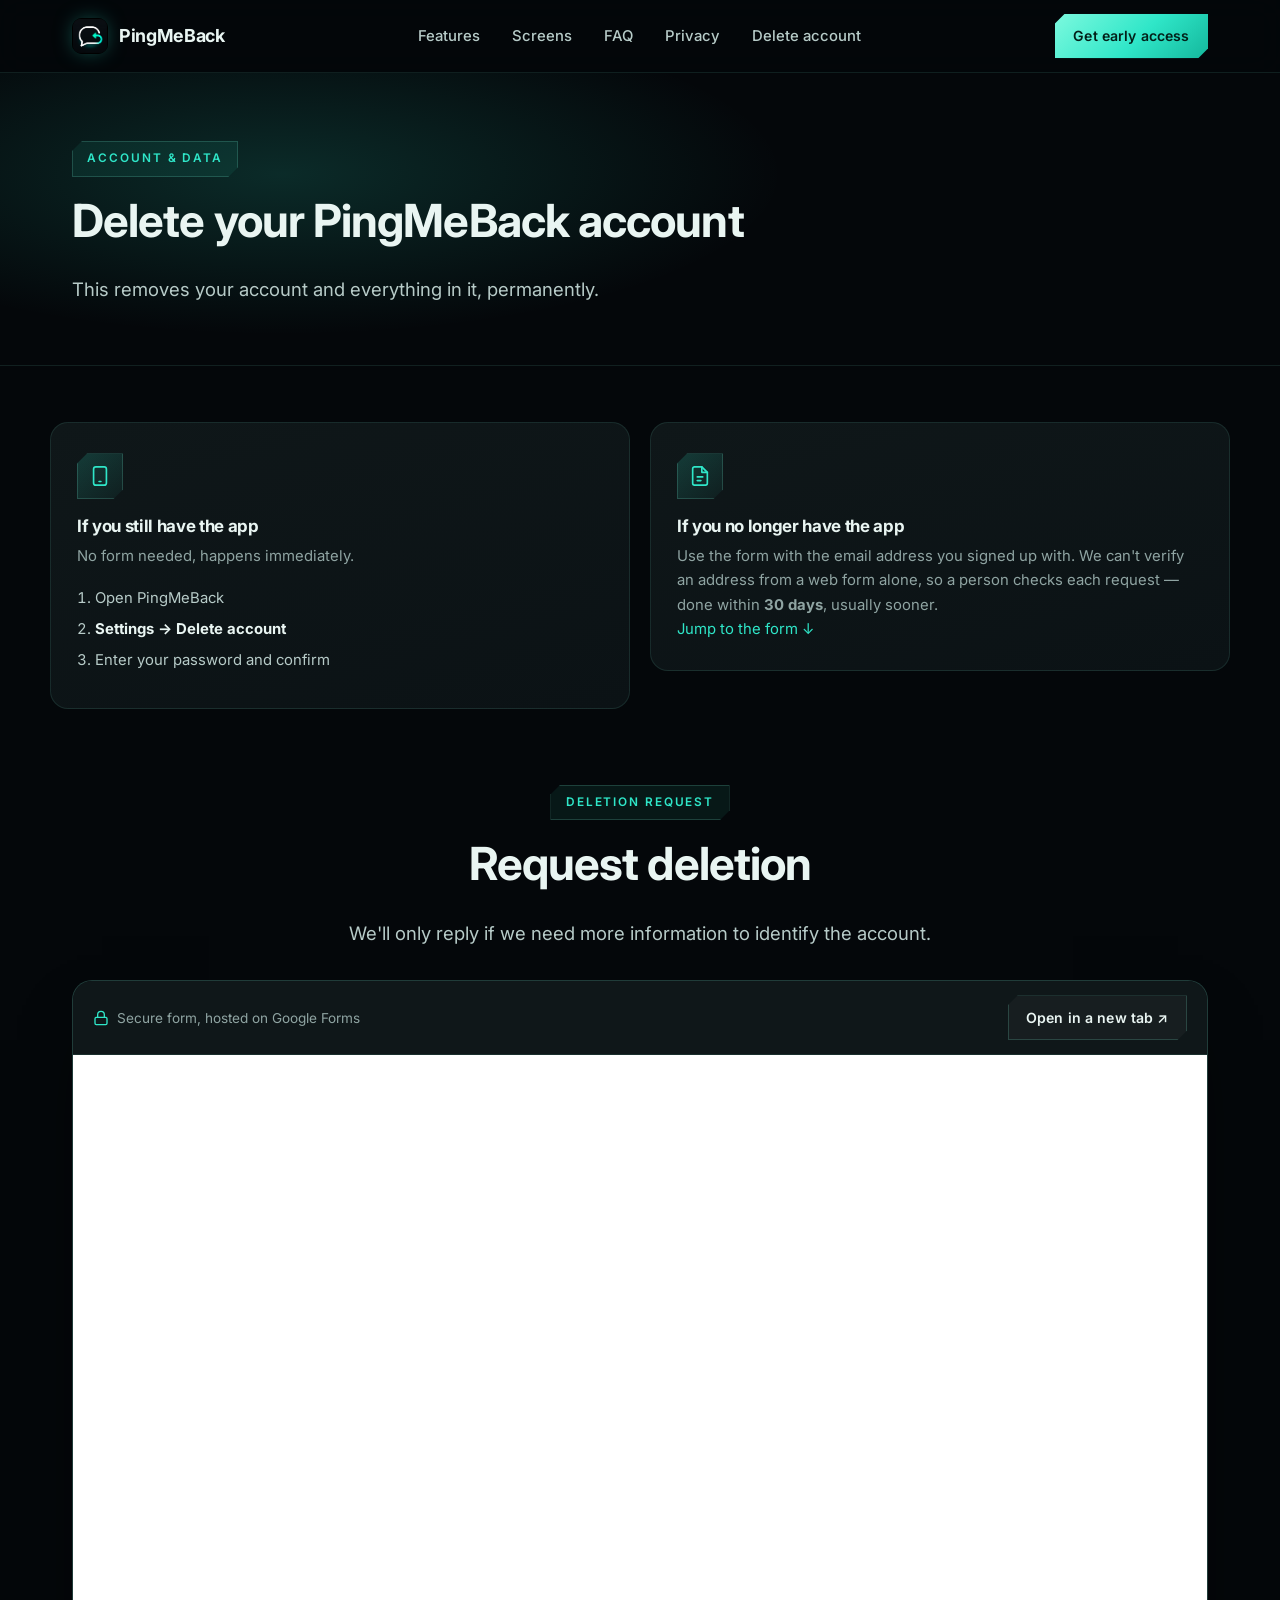
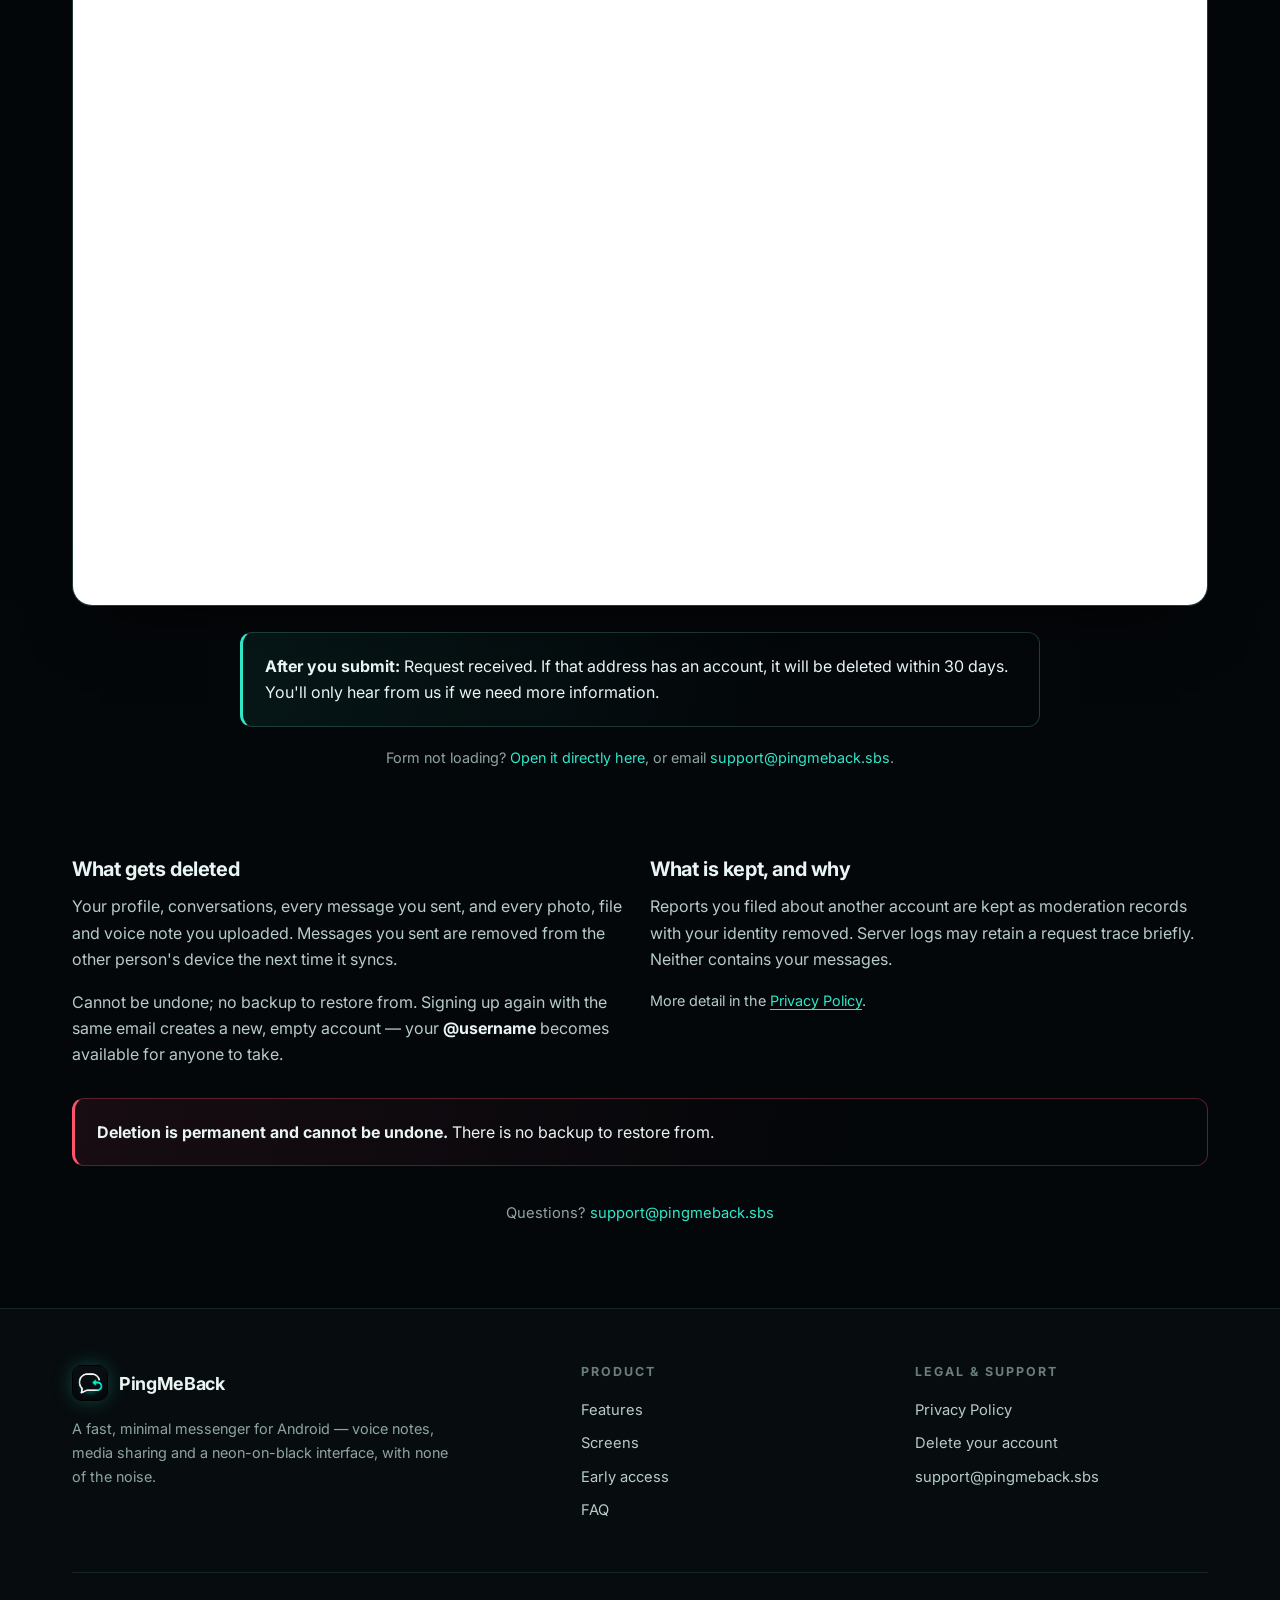
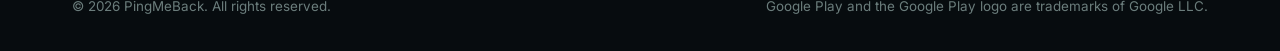
==== delete-account.html @ 42191260 "Website pages published" ====
<!DOCTYPE html>
<html lang="en">
<head>
<meta charset="utf-8">
<meta name="viewport" content="width=device-width, initial-scale=1">
<title>Delete your PingMeBack account</title>
<meta name="description" content="Delete your PingMeBack account and everything in it, permanently — in the app, or by requesting deletion here if you no longer have it installed.">
<meta name="theme-color" content="#04070a">
<link rel="icon" href="assets/logo.png" type="image/png">
<link rel="apple-touch-icon" href="assets/logo.png">
<link rel="preconnect" href="https://fonts.googleapis.com">
<link rel="preconnect" href="https://fonts.gstatic.com" crossorigin>
<link href="https://fonts.googleapis.com/css2?family=Inter:wght@400;500;600;700;800&display=swap" rel="stylesheet">
<link rel="stylesheet" href="styles.css">
</head>
<body>

<header class="nav">
  <div class="wrap nav__in">
    <a class="brand" href="index.html">
      <img src="assets/logo.png" alt="PingMeBack logo">
      <span>PingMeBack</span>
    </a>
    <nav class="nav__links" id="navLinks">
      <a href="index.html#features">Features</a>
      <a href="index.html#screens">Screens</a>
      <a href="index.html#faq">FAQ</a>
      <a href="privacy.html">Privacy</a>
      <a href="delete-account.html">Delete account</a>
    </nav>
    <div class="nav__cta">
      <a class="btn btn--primary btn--sm" href="https://docs.google.com/forms/d/e/1FAIpQLSddCtJkI2fU3N0K5g80t00EVzGH8-jRmo-6OUdHBBDJa1eNFg/viewform?usp=sharing&amp;ouid=109148587220267106349" target="_blank" rel="noopener">Get early access</a>
      <button class="nav__toggle" id="navToggle" aria-label="Toggle menu" aria-expanded="false" aria-controls="navLinks">
        <svg viewBox="0 0 24 24" fill="none" stroke="currentColor" stroke-width="2" stroke-linecap="round"><path d="M3 6h18M3 12h18M3 18h18"/></svg>
      </button>
    </div>
  </div>
</header>

<section class="page-head">
  <div class="wrap">
    <span class="eyebrow">Account &amp; data</span>
    <h1 class="h-lg">Delete your PingMeBack account</h1>
    <p class="lead">This removes your account and everything in it, permanently.</p>
  </div>
</section>

<!-- ============ TWO ROUTES ============ -->
<div class="wrap" style="padding:56px 0 8px">
  <div class="grid grid--2" style="align-items:start">

    <div class="card">
      <div class="card__icon">
        <svg viewBox="0 0 24 24" fill="none" stroke="currentColor" stroke-width="1.8" stroke-linecap="round" stroke-linejoin="round"><rect x="5" y="2" width="14" height="20" rx="2.5"/><path d="M11 18h2"/></svg>
      </div>
      <h3>If you still have the app</h3>
      <p style="margin-bottom:1.1rem">No form needed, happens immediately.</p>
      <ol style="margin:0;padding-left:1.15rem;color:var(--text-2);font-size:.93rem">
        <li>Open PingMeBack</li>
        <li><strong style="color:var(--text)">Settings → Delete account</strong></li>
        <li>Enter your password and confirm</li>
      </ol>
    </div>

    <div class="card">
      <div class="card__icon">
        <svg viewBox="0 0 24 24" fill="none" stroke="currentColor" stroke-width="1.8" stroke-linecap="round" stroke-linejoin="round"><path d="M14 2H6a2 2 0 0 0-2 2v16a2 2 0 0 0 2 2h12a2 2 0 0 0 2-2V8z"/><path d="M14 2v6h6M9 13h6M9 17h4"/></svg>
      </div>
      <h3>If you no longer have the app</h3>
      <p>Use the form with the email address you signed up with. We can't verify an address from a web form alone, so a person checks each request — done within <strong>30 days</strong>, usually sooner.</p>
      <p style="margin-bottom:0"><a href="#form">Jump to the form ↓</a></p>
    </div>

  </div>
</div>

<!-- ============ EMBEDDED FORM ============ -->
<section class="section section--tight" id="form">
  <div class="wrap">
    <div class="center" style="max-width:660px;margin-inline:auto;margin-bottom:32px">
      <span class="eyebrow">Deletion request</span>
      <h2 class="h-lg">Request deletion</h2>
      <p class="lead center">We'll only reply if we need more information to identify the account.</p>
    </div>

    <div class="embed">
      <div class="embed__bar">
        <span>
          <svg viewBox="0 0 24 24" fill="none" stroke="currentColor" stroke-width="2" stroke-linecap="round" stroke-linejoin="round"><rect x="3" y="11" width="18" height="11" rx="2"/><path d="M7 11V7a5 5 0 0 1 10 0v4"/></svg>
          Secure form, hosted on Google Forms
        </span>
        <a class="btn btn--ghost btn--sm" href="https://forms.gle/1EjbW9k96tncu4DJ7" target="_blank" rel="noopener">Open in a new tab ↗</a>
      </div>
      <iframe
        src="https://docs.google.com/forms/d/e/1FAIpQLSfbiu-aOuBUund2NU43a9QBsDhfrZYjjulZ-0FoLhD-ruQPDw/viewform?embedded=true"
        title="PingMeBack account deletion request form"
        loading="lazy">
        Loading the deletion request form…
      </iframe>
    </div>

    <div class="callout" style="max-width:800px;margin:1.6rem auto 0">
      <p><strong>After you submit:</strong> Request received. If that address has an account, it will be deleted within 30 days. You'll only hear from us if we need more information.</p>
    </div>

    <p class="muted center" style="margin-top:1.2rem;font-size:.9rem">
      Form not loading? <a href="https://forms.gle/1EjbW9k96tncu4DJ7" target="_blank" rel="noopener">Open it directly here</a>,
      or email <a href="mailto:support@pingmeback.sbs">support@pingmeback.sbs</a>.
    </p>
  </div>
</section>

<!-- ============ WHAT GETS DELETED / KEPT ============ -->
<section class="section section--tight" style="padding-top:0">
  <div class="wrap">
    <div class="grid grid--2" style="align-items:start">

      <div class="prose" style="max-width:none">
        <h2 style="font-size:1.25rem;margin-top:0">What gets deleted</h2>
        <p>Your profile, conversations, every message you sent, and every photo, file and voice note you uploaded. Messages you sent are removed from the other person's device the next time it syncs.</p>
        <p>Cannot be undone; no backup to restore from. Signing up again with the same email creates a new, empty account — your <strong>@username</strong> becomes available for anyone to take.</p>
      </div>

      <div class="prose" style="max-width:none">
        <h2 style="font-size:1.25rem;margin-top:0">What is kept, and why</h2>
        <p>Reports you filed about another account are kept as moderation records with your identity removed. Server logs may retain a request trace briefly. Neither contains your messages.</p>
        <p class="muted" style="font-size:.9rem">More detail in the <a href="privacy.html">Privacy Policy</a>.</p>
      </div>

    </div>

    <div class="callout callout--danger" style="margin-top:14px">
      <p><strong>Deletion is permanent and cannot be undone.</strong> There is no backup to restore from.</p>
    </div>

    <p class="center muted" style="margin-top:2.2rem;font-size:.92rem">
      Questions? <a href="mailto:support@pingmeback.sbs">support@pingmeback.sbs</a>
    </p>
  </div>
</section>

<footer class="footer">
  <div class="wrap">
    <div class="footer__grid">
      <div>
        <a class="brand" href="index.html" style="margin-bottom:1rem">
          <img src="assets/logo.png" alt="PingMeBack logo">
          <span>PingMeBack</span>
        </a>
        <p>A fast, minimal messenger for Android — voice notes, media sharing and a neon-on-black interface, with none of the noise.</p>
      </div>
      <div>
        <h4>Product</h4>
        <ul>
          <li><a href="index.html#features">Features</a></li>
          <li><a href="index.html#screens">Screens</a></li>
          <li><a href="index.html#access">Early access</a></li>
          <li><a href="index.html#faq">FAQ</a></li>
        </ul>
      </div>
      <div>
        <h4>Legal &amp; support</h4>
        <ul>
          <li><a href="privacy.html">Privacy Policy</a></li>
          <li><a href="delete-account.html">Delete your account</a></li>
          <li><a href="mailto:support@pingmeback.sbs">support@pingmeback.sbs</a></li>
        </ul>
      </div>
    </div>
    <div class="footer__bottom">
      <span>© <span id="yr">2026</span> PingMeBack. All rights reserved.</span>
      <span>Google Play and the Google Play logo are trademarks of Google LLC.</span>
    </div>
  </div>
</footer>

<script>
  document.getElementById('yr').textContent = new Date().getFullYear();
  var t = document.getElementById('navToggle'), l = document.getElementById('navLinks');
  t.addEventListener('click', function () { t.setAttribute('aria-expanded', l.classList.toggle('open')); });
</script>
</body>
</html>
---- styles.css ----
/* ==========================================================================
   PingMeBack — shared stylesheet
   Palette sampled from the app logo + "Walker" neon-on-black theme.
   ========================================================================== */

:root {
  --bg:            #04070a;
  --bg-2:          #070c0f;
  --surface:       #0b1215;
  --surface-2:     #0f1719;
  --surface-3:     #131e21;

  --line:          rgba(126, 249, 222, .10);
  --line-2:        rgba(126, 249, 222, .18);
  --line-strong:   rgba(47, 230, 200, .42);

  --accent:        #2fe6c8;
  --accent-2:      #7cf9de;
  --accent-3:      #14b89c;
  --accent-deep:   #0a5f52;
  --danger:        #ff5470;

  --text:          #e9f5f2;
  --text-2:        #b7cbc8;
  --muted:         #8fa4a2;
  --muted-2:       #6b7d7c;

  --glow:          0 0 60px -18px rgba(47, 230, 200, .55);
  --shadow:        0 30px 70px -30px rgba(0, 0, 0, .95);

  --cut:           polygon(16px 0, 100% 0, 100% calc(100% - 16px), calc(100% - 16px) 100%, 0 100%, 0 16px);
  --cut-sm:        polygon(10px 0, 100% 0, 100% calc(100% - 10px), calc(100% - 10px) 100%, 0 100%, 0 10px);

  --maxw:          1180px;
  --font:          "Inter", -apple-system, BlinkMacSystemFont, "Segoe UI", Roboto, Helvetica, Arial, sans-serif;
}

/* ---------- reset ---------- */
*, *::before, *::after { box-sizing: border-box; }
html { -webkit-text-size-adjust: 100%; scroll-behavior: smooth; }
body {
  margin: 0;
  background: var(--bg);
  color: var(--text);
  font-family: var(--font);
  font-size: 16px;
  line-height: 1.65;
  -webkit-font-smoothing: antialiased;
  overflow-x: hidden;
}
img { max-width: 100%; display: block; }
a { color: var(--accent); text-decoration: none; }
a:hover { color: var(--accent-2); }
h1, h2, h3, h4 { line-height: 1.15; margin: 0 0 .6em; letter-spacing: -.02em; font-weight: 700; }
p { margin: 0 0 1em; }
ul { margin: 0 0 1em; padding-left: 1.15rem; }
li { margin-bottom: .45em; }
:focus-visible { outline: 2px solid var(--accent); outline-offset: 3px; border-radius: 4px; }

/* ---------- layout ---------- */
.wrap { width: 100%; max-width: var(--maxw); margin-inline: auto; padding-inline: 22px; }
.section { padding: 96px 0; position: relative; }
.section--tight { padding: 68px 0; }
.center { text-align: center; }

.eyebrow {
  display: inline-flex; align-items: center; gap: .55rem;
  font-size: .74rem; font-weight: 600; letter-spacing: .16em; text-transform: uppercase;
  color: var(--accent); background: rgba(47, 230, 200, .07);
  border: 1px solid var(--line-2); clip-path: var(--cut-sm);
  padding: .45rem .9rem; margin-bottom: 1.1rem;
}
.eyebrow .dot {
  width: 6px; height: 6px; background: var(--accent); border-radius: 50%;
  box-shadow: 0 0 10px var(--accent); animation: pulse 2.4s ease-in-out infinite;
}
@keyframes pulse { 0%,100% { opacity: 1; transform: scale(1); } 50% { opacity: .4; transform: scale(.75); } }

.h-xl { font-size: clamp(2.4rem, 6.2vw, 4.35rem); }
.h-lg { font-size: clamp(1.9rem, 4.2vw, 2.85rem); }
.h-md { font-size: clamp(1.25rem, 2.4vw, 1.5rem); }
.lead { font-size: clamp(1.02rem, 1.6vw, 1.16rem); color: var(--text-2); max-width: 60ch; }
.lead.center { margin-inline: auto; }
.muted { color: var(--muted); }
.grad {
  background: linear-gradient(105deg, var(--accent-2) 0%, var(--accent) 45%, #58d9ff 100%);
  -webkit-background-clip: text; background-clip: text; color: transparent;
}

/* ---------- buttons ---------- */
.btn {
  display: inline-flex; align-items: center; justify-content: center; gap: .6rem;
  font-weight: 600; font-size: .97rem; letter-spacing: .01em;
  padding: .95rem 1.6rem; border: 0; cursor: pointer;
  clip-path: var(--cut-sm);
  transition: transform .18s ease, box-shadow .25s ease, background .25s ease;
}
.btn--primary {
  background: linear-gradient(135deg, var(--accent-2), var(--accent) 55%, var(--accent-3));
  color: #032019; box-shadow: 0 12px 40px -14px rgba(47, 230, 200, .75);
}
.btn--primary:hover { color: #032019; transform: translateY(-2px); box-shadow: 0 18px 46px -12px rgba(47, 230, 200, .95); }
.btn--ghost { background: rgba(255, 255, 255, .03); color: var(--text); box-shadow: inset 0 0 0 1px var(--line-2); }
.btn--ghost:hover { color: var(--text); background: rgba(47, 230, 200, .08); box-shadow: inset 0 0 0 1px var(--line-strong); transform: translateY(-2px); }
.btn--sm { padding: .68rem 1.15rem; font-size: .88rem; }

/* Google Play style badge */
.play-badge {
  display: inline-flex; align-items: center; gap: .85rem;
  padding: .7rem 1.35rem .7rem 1.15rem;
  background: linear-gradient(160deg, #101a1d, #070d0f);
  box-shadow: inset 0 0 0 1px var(--line-strong), 0 16px 44px -22px rgba(47, 230, 200, .8);
  clip-path: var(--cut-sm); color: var(--text);
  transition: transform .18s ease, box-shadow .25s ease;
}
.play-badge:hover { color: var(--text); transform: translateY(-2px); box-shadow: inset 0 0 0 1px var(--accent), 0 20px 48px -20px rgba(47, 230, 200, .95); }
.play-badge svg { width: 30px; height: 30px; flex: none; }
.play-badge .pb-txt { display: flex; flex-direction: column; line-height: 1.2; text-align: left; }
.play-badge .pb-top { font-size: .64rem; letter-spacing: .18em; text-transform: uppercase; color: var(--muted); }
.play-badge .pb-main { font-size: 1.12rem; font-weight: 700; letter-spacing: -.01em; }

.btn-row { display: flex; flex-wrap: wrap; gap: 1rem; align-items: center; }
.btn-row.center { justify-content: center; }

/* ---------- nav ---------- */
.nav {
  position: sticky; top: 0; z-index: 60;
  background: rgba(4, 7, 10, .72);
  backdrop-filter: blur(14px); -webkit-backdrop-filter: blur(14px);
  border-bottom: 1px solid var(--line);
}
.nav__in { display: flex; align-items: center; justify-content: space-between; height: 72px; }
.brand { display: flex; align-items: center; gap: .7rem; color: var(--text); font-weight: 700; letter-spacing: -.02em; font-size: 1.12rem; }
.brand:hover { color: var(--text); }
.brand img { width: 36px; height: 36px; border-radius: 10px; box-shadow: 0 0 22px -6px rgba(47, 230, 200, .6); }
.nav__links { display: flex; align-items: center; gap: 2rem; }
.nav__links a { color: var(--text-2); font-size: .93rem; font-weight: 500; }
.nav__links a:hover { color: var(--accent); }
.nav__cta { display: flex; align-items: center; gap: 1rem; }
.nav__toggle { display: none; background: none; border: 0; color: var(--text); padding: .4rem; cursor: pointer; }
.nav__toggle svg { width: 26px; height: 26px; }

@media (max-width: 900px) {
  .nav__links {
    position: absolute; top: 72px; left: 0; right: 0;
    flex-direction: column; align-items: flex-start; gap: 0;
    background: var(--bg-2); border-bottom: 1px solid var(--line);
    padding: .5rem 22px 1.1rem; display: none;
  }
  .nav__links.open { display: flex; }
  .nav__links a { padding: .8rem 0; width: 100%; border-bottom: 1px solid var(--line); }
  .nav__toggle { display: block; }
  .nav__cta .btn { display: none; }
}

/* ---------- hero ---------- */
.hero { position: relative; padding: 84px 0 40px; overflow: hidden; }
.hero::before {
  content: ""; position: absolute; inset: -30% -10% auto -10%; height: 780px; pointer-events: none;
  background:
    radial-gradient(46% 46% at 22% 30%, rgba(47, 230, 200, .17), transparent 68%),
    radial-gradient(40% 40% at 82% 12%, rgba(60, 170, 255, .12), transparent 70%);
  filter: blur(6px);
}
.hero::after {
  content: ""; position: absolute; inset: 0; pointer-events: none; opacity: .35;
  background-image:
    linear-gradient(rgba(126, 249, 222, .045) 1px, transparent 1px),
    linear-gradient(90deg, rgba(126, 249, 222, .045) 1px, transparent 1px);
  background-size: 62px 62px;
  mask-image: radial-gradient(70% 60% at 50% 20%, #000 20%, transparent 78%);
  -webkit-mask-image: radial-gradient(70% 60% at 50% 20%, #000 20%, transparent 78%);
}
.hero__in { position: relative; z-index: 2; display: grid; grid-template-columns: 1.02fr .98fr; gap: 40px; align-items: center; }
.hero h1 { margin-bottom: .35em; }
.hero .lead { margin-bottom: 1.9rem; }
.hero__note { font-size: .85rem; color: var(--muted-2); margin-top: 1.2rem; }

.trust { display: flex; flex-wrap: wrap; gap: 1.5rem 2.2rem; margin-top: 2.6rem; padding-top: 1.8rem; border-top: 1px solid var(--line); }
.trust div { display: flex; align-items: center; gap: .55rem; font-size: .87rem; color: var(--muted); }
.trust svg { width: 17px; height: 17px; color: var(--accent); flex: none; }

/* hero phone cluster */
.cluster { position: relative; display: flex; justify-content: center; align-items: flex-end; min-height: 560px; }
.cluster .shot { position: absolute; }
.cluster .shot--main { position: relative; width: 60%; z-index: 3; animation: float 7s ease-in-out infinite; }
.cluster .shot--left  { width: 45%; left: -4%;  bottom: 8%;  z-index: 2; opacity: .82; transform: rotate(-7deg); animation: float 8.5s ease-in-out infinite .6s; }
.cluster .shot--right { width: 45%; right: -4%; bottom: 14%; z-index: 2; opacity: .82; transform: rotate(7deg);  animation: float 9.5s ease-in-out infinite 1.2s; }
@keyframes float { 0%,100% { translate: 0 0; } 50% { translate: 0 -14px; } }
@media (prefers-reduced-motion: reduce) { .cluster .shot { animation: none !important; } }

.shot {
  border-radius: 34px;
  box-shadow: var(--shadow), 0 0 0 1px rgba(126, 249, 222, .13), var(--glow);
  overflow: hidden;
}
.shot img { border-radius: 34px; }

@media (max-width: 980px) {
  .hero__in { grid-template-columns: 1fr; gap: 10px; }
  .cluster { min-height: 480px; margin-top: 26px; }
  .cluster .shot--main { width: 52%; }
  .cluster .shot--left, .cluster .shot--right { width: 40%; }
}
@media (max-width: 560px) {
  .cluster { min-height: 430px; }
  .cluster .shot--main { width: 62%; }
  .cluster .shot--left  { left: -8%; width: 44%; }
  .cluster .shot--right { right: -8%; width: 44%; }
}

/* ---------- marquee strip ---------- */
.strip { border-block: 1px solid var(--line); background: linear-gradient(180deg, rgba(47, 230, 200, .03), transparent); padding: 18px 0; overflow: hidden; }
.strip__track { display: flex; gap: 3.5rem; white-space: nowrap; animation: slide 26s linear infinite; width: max-content; }
.strip__track span { font-size: .8rem; letter-spacing: .2em; text-transform: uppercase; color: var(--muted-2); display: inline-flex; align-items: center; gap: 3.5rem; }
.strip__track span::after { content: "◆"; color: var(--accent); font-size: .6rem; opacity: .7; }
@keyframes slide { to { transform: translateX(-50%); } }

/* ---------- feature grid ---------- */
.grid { display: grid; gap: 20px; }
.grid--3 { grid-template-columns: repeat(3, 1fr); }
.grid--2 { grid-template-columns: repeat(2, 1fr); }
@media (max-width: 900px) { .grid--3 { grid-template-columns: repeat(2, 1fr); } }
@media (max-width: 620px) { .grid--3, .grid--2 { grid-template-columns: 1fr; } }

.card {
  position: relative; padding: 30px 26px 28px;
  background: linear-gradient(165deg, var(--surface-2), var(--surface));
  border: 1px solid var(--line); border-radius: 18px;
  transition: border-color .25s ease, transform .25s ease, box-shadow .25s ease;
}
.card::after {
  content: ""; position: absolute; inset: 0; border-radius: 18px; pointer-events: none;
  background: radial-gradient(120% 90% at 0% 0%, rgba(47, 230, 200, .09), transparent 55%);
  opacity: 0; transition: opacity .25s ease;
}
.card:hover { transform: translateY(-4px); border-color: var(--line-strong); box-shadow: 0 24px 50px -32px rgba(47, 230, 200, .6); }
.card:hover::after { opacity: 1; }
.card h3 { font-size: 1.06rem; margin-bottom: .45rem; }
.card p { color: var(--muted); font-size: .93rem; margin: 0; }
.card__icon {
  width: 46px; height: 46px; display: grid; place-items: center; margin-bottom: 1.1rem;
  background: linear-gradient(140deg, rgba(47, 230, 200, .18), rgba(47, 230, 200, .04));
  clip-path: var(--cut-sm); box-shadow: inset 0 0 0 1px var(--line-2);
}
.card__icon svg { width: 22px; height: 22px; color: var(--accent); }

/* ---------- showcase rows ---------- */
.show { display: grid; grid-template-columns: 1fr 1fr; gap: 64px; align-items: center; padding: 62px 0; }
.show + .show { border-top: 1px solid var(--line); }
.show__media { display: flex; justify-content: center; gap: 20px; position: relative; }
.show__media .shot { width: 62%; max-width: 300px; }
.show__media .shot--pair { width: 52%; max-width: 250px; }
.show--rev .show__text { order: 2; }
.show--rev .show__media { order: 1; }
.show ul { list-style: none; padding: 0; margin-top: 1.4rem; }
.show li { display: flex; gap: .7rem; align-items: flex-start; color: var(--text-2); font-size: .95rem; margin-bottom: .8rem; }
.show li svg { width: 18px; height: 18px; color: var(--accent); flex: none; margin-top: .28rem; }
@media (max-width: 900px) {
  .show { grid-template-columns: 1fr; gap: 34px; padding: 46px 0; }
  .show--rev .show__text, .show--rev .show__media { order: unset; }
  .show__media .shot { width: 55%; }
}

/* ---------- gallery ---------- */
.gallery { display: flex; gap: 20px; overflow-x: auto; padding: 8px 22px 26px; scroll-snap-type: x mandatory; scrollbar-width: thin; scrollbar-color: var(--accent-deep) transparent; }
.gallery::-webkit-scrollbar { height: 6px; }
.gallery::-webkit-scrollbar-track { background: var(--surface); border-radius: 99px; }
.gallery::-webkit-scrollbar-thumb { background: var(--accent-deep); border-radius: 99px; }
.gallery figure { margin: 0; flex: 0 0 230px; scroll-snap-align: center; }
.gallery .shot { border-radius: 26px; }
.gallery .shot img { border-radius: 26px; }
.gallery figcaption { margin-top: .9rem; text-align: center; font-size: .82rem; color: var(--muted); letter-spacing: .04em; }

/* ---------- steps ---------- */
.steps { display: grid; grid-template-columns: repeat(3, 1fr); gap: 20px; margin-top: 2.6rem; counter-reset: s; }
@media (max-width: 780px) { .steps { grid-template-columns: 1fr; } }
.step { position: relative; padding: 26px 24px; background: var(--surface); border: 1px solid var(--line); border-radius: 16px; text-align: left; }
.step__n {
  display: inline-grid; place-items: center; width: 34px; height: 34px; margin-bottom: .9rem;
  background: rgba(47, 230, 200, .12); color: var(--accent); font-weight: 700; font-size: .92rem;
  clip-path: var(--cut-sm); box-shadow: inset 0 0 0 1px var(--line-2);
}
.step h3 { font-size: 1rem; margin-bottom: .35rem; }
.step p { color: var(--muted); font-size: .9rem; margin: 0; }

/* ---------- CTA band ---------- */
.cta {
  position: relative; overflow: hidden; border-radius: 24px; padding: 68px 40px;
  background: linear-gradient(150deg, #0a1a19, #06100f 60%, #050a0c);
  border: 1px solid var(--line-2); text-align: center;
}
.cta::before {
  content: ""; position: absolute; inset: auto -20% -60% -20%; height: 340px;
  background: radial-gradient(50% 60% at 50% 100%, rgba(47, 230, 200, .3), transparent 70%);
  pointer-events: none;
}
.cta > * { position: relative; z-index: 2; }
@media (max-width: 620px) { .cta { padding: 48px 22px; } }

/* ---------- FAQ ---------- */
.faq { max-width: 800px; margin-inline: auto; }
.faq details { border: 1px solid var(--line); border-radius: 14px; background: var(--surface); margin-bottom: 12px; transition: border-color .2s ease; }
.faq details[open] { border-color: var(--line-strong); }
.faq summary {
  cursor: pointer; list-style: none; padding: 20px 24px; font-weight: 600; font-size: 1rem;
  display: flex; align-items: center; justify-content: space-between; gap: 1rem;
}
.faq summary::-webkit-details-marker { display: none; }
.faq summary::after { content: "+"; color: var(--accent); font-size: 1.4rem; font-weight: 400; line-height: 1; transition: transform .2s ease; }
.faq details[open] summary::after { transform: rotate(45deg); }
.faq p { padding: 0 24px 20px; margin: 0; color: var(--muted); font-size: .94rem; }

/* ---------- footer ---------- */
.footer { border-top: 1px solid var(--line); background: var(--bg-2); padding: 56px 0 34px; }
.footer__grid { display: grid; grid-template-columns: 1.6fr 1fr 1fr; gap: 40px; }
@media (max-width: 760px) { .footer__grid { grid-template-columns: 1fr; gap: 28px; } }
.footer p { color: var(--muted); font-size: .9rem; max-width: 42ch; }
.footer h4 { font-size: .78rem; letter-spacing: .16em; text-transform: uppercase; color: var(--muted-2); margin-bottom: 1rem; }
.footer ul { list-style: none; padding: 0; margin: 0; }
.footer ul a { color: var(--text-2); font-size: .92rem; }
.footer ul a:hover { color: var(--accent); }
.footer__bottom { margin-top: 42px; padding-top: 22px; border-top: 1px solid var(--line); display: flex; flex-wrap: wrap; gap: 12px; justify-content: space-between; font-size: .84rem; color: var(--muted-2); }

/* ---------- legal / doc pages ---------- */
.page-head { position: relative; padding: 68px 0 42px; border-bottom: 1px solid var(--line); overflow: hidden; }
.page-head::before {
  content: ""; position: absolute; inset: -60% -20% auto -20%; height: 460px; pointer-events: none;
  background: radial-gradient(40% 50% at 30% 60%, rgba(47, 230, 200, .16), transparent 70%);
}
.page-head > * { position: relative; z-index: 2; }
.page-head .updated { font-size: .87rem; color: var(--muted-2); }

.doc { display: grid; grid-template-columns: 250px 1fr; gap: 56px; padding: 56px 0 90px; align-items: start; }
@media (max-width: 900px) { .doc { grid-template-columns: 1fr; gap: 26px; } .toc { position: static !important; } }
.toc { position: sticky; top: 96px; border: 1px solid var(--line); border-radius: 16px; background: var(--surface); padding: 22px 20px; }
.toc h4 { font-size: .74rem; letter-spacing: .16em; text-transform: uppercase; color: var(--muted-2); margin-bottom: .9rem; }
.toc ol { margin: 0; padding-left: 1.1rem; }
.toc li { margin-bottom: .5rem; }
.toc a { color: var(--text-2); font-size: .88rem; }
.toc a:hover { color: var(--accent); }

.prose { max-width: 76ch; }
.prose h2 { font-size: 1.42rem; margin-top: 2.6rem; padding-top: .4rem; scroll-margin-top: 92px; }
.prose h2:first-of-type { margin-top: 0; }
.prose h3 { font-size: 1.06rem; margin-top: 1.7rem; color: var(--text); }
.prose p, .prose li { color: var(--text-2); }
.prose strong { color: var(--text); }
.prose a { text-decoration: underline; text-underline-offset: 3px; }
.prose hr { border: 0; border-top: 1px solid var(--line); margin: 2.6rem 0; }

.callout {
  border: 1px solid var(--line-2); border-left: 3px solid var(--accent);
  background: linear-gradient(100deg, rgba(47, 230, 200, .07), transparent 70%);
  border-radius: 12px; padding: 20px 22px; margin: 1.6rem 0;
}
.callout p:last-child { margin-bottom: 0; }
.callout--danger { border-color: rgba(255, 84, 112, .3); border-left-color: var(--danger); background: linear-gradient(100deg, rgba(255, 84, 112, .08), transparent 70%); }

/* ---------- data table ---------- */
.table-wrap {
  overflow-x: auto; border: 1px solid var(--line); border-radius: 16px;
  background: var(--surface); margin: 1.6rem 0 2rem;
  scrollbar-width: thin; scrollbar-color: var(--accent-deep) transparent;
}
.table-wrap::-webkit-scrollbar { height: 6px; }
.table-wrap::-webkit-scrollbar-thumb { background: var(--accent-deep); border-radius: 99px; }
table { width: 100%; min-width: 620px; border-collapse: collapse; font-size: .92rem; }
thead th {
  text-align: left; font-size: .72rem; letter-spacing: .14em; text-transform: uppercase;
  color: var(--accent); font-weight: 600; padding: 16px 20px;
  background: rgba(47, 230, 200, .05); border-bottom: 1px solid var(--line-2); white-space: nowrap;
}
tbody td { padding: 16px 20px; border-bottom: 1px solid var(--line); color: var(--text-2); vertical-align: top; line-height: 1.55; }
tbody tr:last-child td { border-bottom: 0; }
tbody tr:hover td { background: rgba(47, 230, 200, .025); }
tbody td:first-child { color: var(--text); font-weight: 600; width: 26%; }
tbody td:last-child { color: var(--muted); white-space: nowrap; }
@media (max-width: 620px) { tbody td:last-child { white-space: normal; } }

/* ---------- plain / check lists ---------- */
.ticks { list-style: none; padding: 0; margin: 1.2rem 0 1.6rem; }
.ticks li { display: flex; gap: .7rem; align-items: flex-start; color: var(--text-2); margin-bottom: .75rem; }
.ticks li svg { width: 17px; height: 17px; flex: none; margin-top: .3rem; color: var(--accent); }
.ticks--no li svg { color: var(--danger); }

/* ---------- form embed ---------- */
.embed {
  border: 1px solid var(--line-2); border-radius: 20px; overflow: hidden;
  background: var(--surface); box-shadow: var(--shadow);
}
.embed__bar { display: flex; align-items: center; justify-content: space-between; gap: 1rem; padding: 14px 20px; border-bottom: 1px solid var(--line); background: var(--surface-2); flex-wrap: wrap; }
.embed__bar span { font-size: .85rem; color: var(--muted); display: inline-flex; align-items: center; gap: .5rem; }
.embed__bar svg { width: 16px; height: 16px; color: var(--accent); }
.embed iframe { width: 100%; height: 1150px; border: 0; display: block; background: #fff; }
@media (max-width: 620px) { .embed iframe { height: 1400px; } }

/* ---------- reveal on scroll ---------- */
.reveal { opacity: 0; transform: translateY(18px); transition: opacity .7s ease, transform .7s ease; }
.reveal.in { opacity: 1; transform: none; }
@media (prefers-reduced-motion: reduce) { .reveal { opacity: 1; transform: none; transition: none; } }
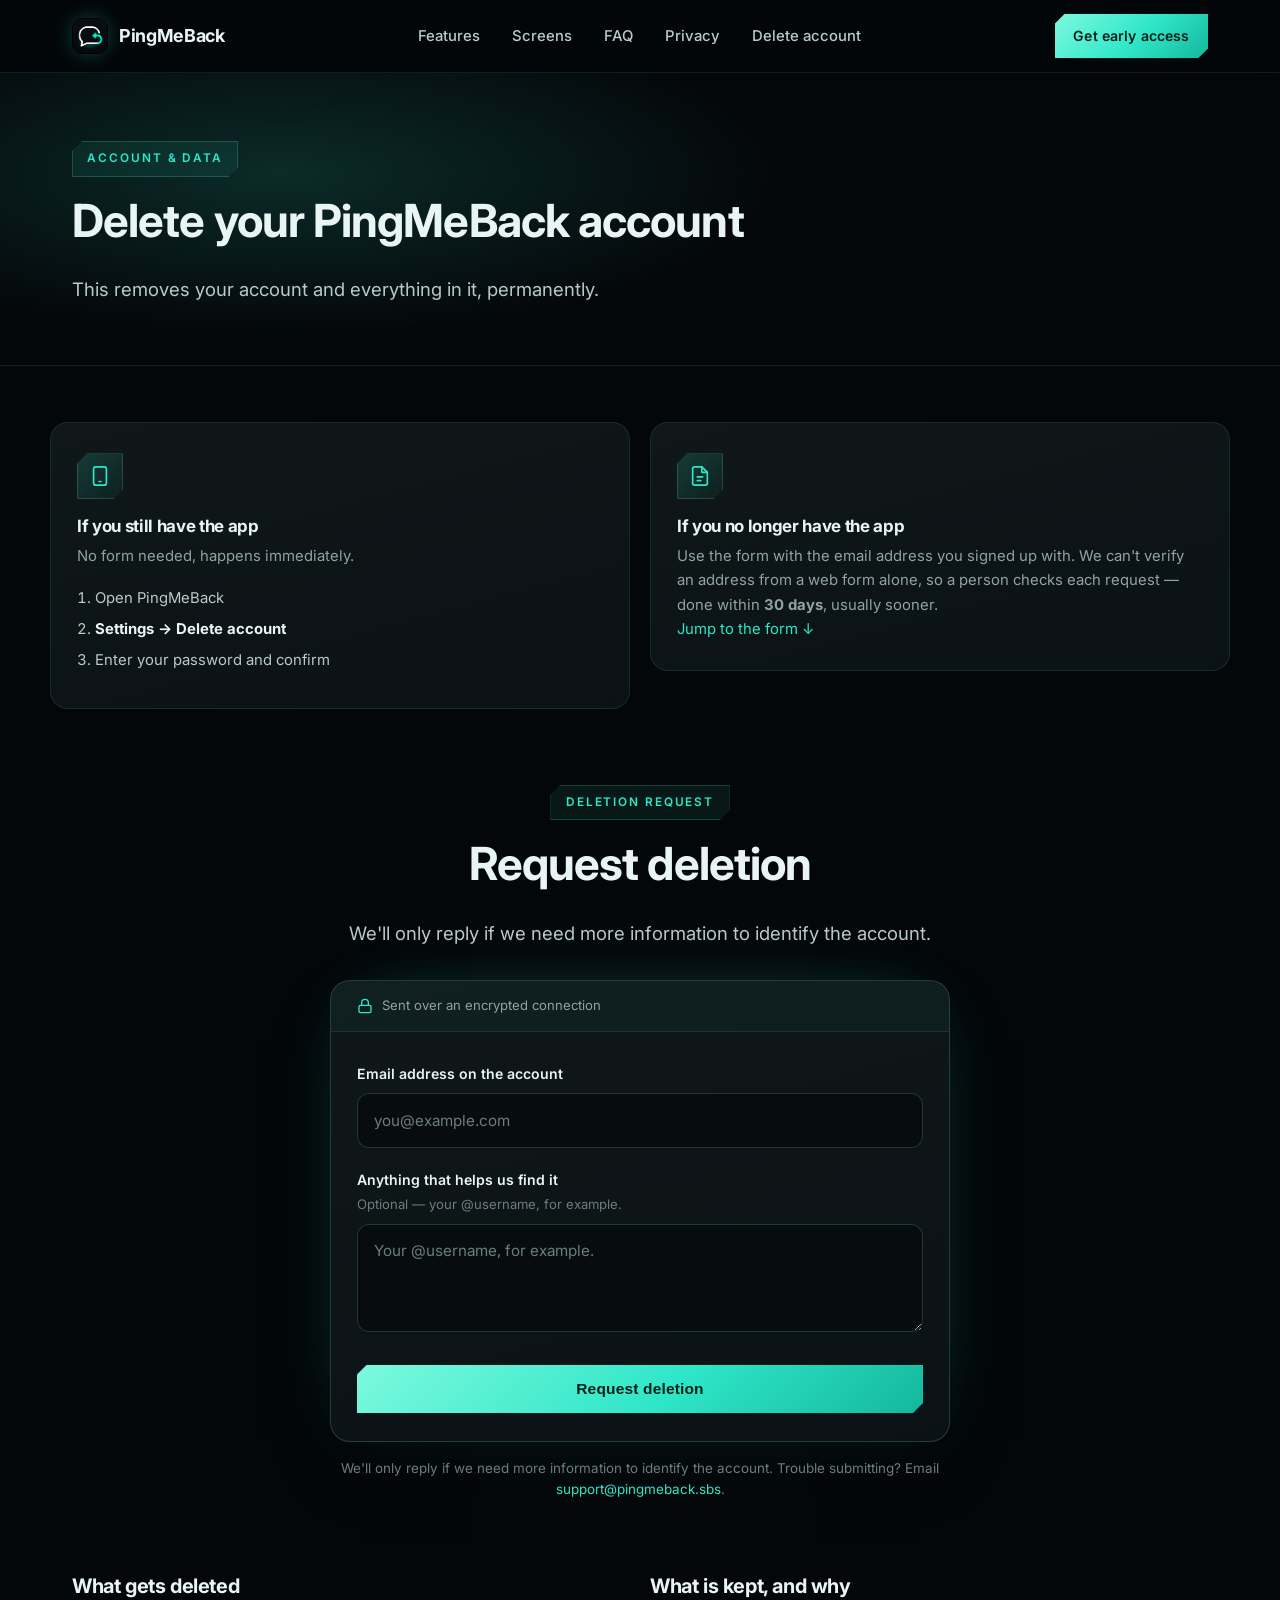
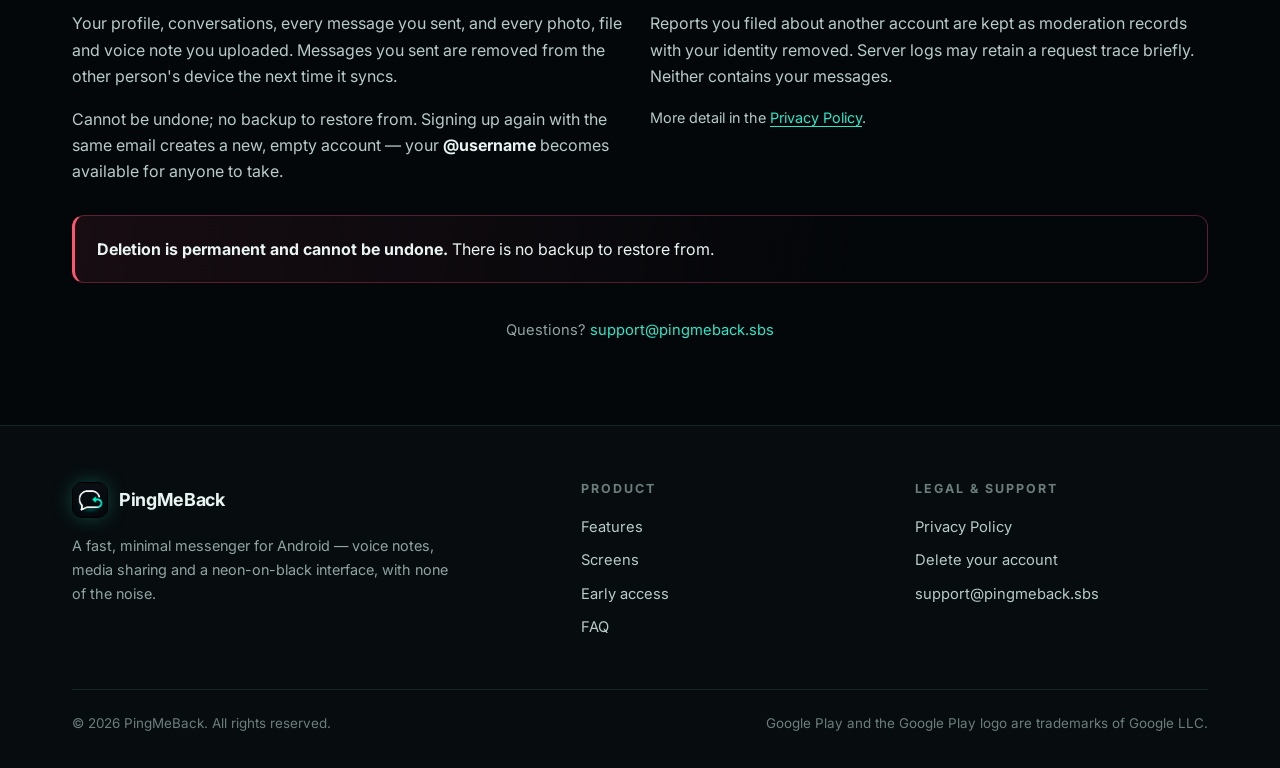
==== commit 1054b793: "account deletion form" ====
--- a/delete-account.html
+++ b/delete-account.html
@@ -83,29 +83,31 @@
       <p class="lead center">We'll only reply if we need more information to identify the account.</p>
     </div>
 
-    <div class="embed">
-      <div class="embed__bar">
-        <span>
-          <svg viewBox="0 0 24 24" fill="none" stroke="currentColor" stroke-width="2" stroke-linecap="round" stroke-linejoin="round"><rect x="3" y="11" width="18" height="11" rx="2"/><path d="M7 11V7a5 5 0 0 1 10 0v4"/></svg>
-          Secure form, hosted on Google Forms
-        </span>
-        <a class="btn btn--ghost btn--sm" href="https://forms.gle/1EjbW9k96tncu4DJ7" target="_blank" rel="noopener">Open in a new tab ↗</a>
-      </div>
-      <iframe
-        src="https://docs.google.com/forms/d/e/1FAIpQLSfbiu-aOuBUund2NU43a9QBsDhfrZYjjulZ-0FoLhD-ruQPDw/viewform?embedded=true"
-        title="PingMeBack account deletion request form"
-        loading="lazy">
-        Loading the deletion request form…
-      </iframe>
-    </div>
-
-    <div class="callout" style="max-width:800px;margin:1.6rem auto 0">
-      <p><strong>After you submit:</strong> Request received. If that address has an account, it will be deleted within 30 days. You'll only hear from us if we need more information.</p>
-    </div>
-
-    <p class="muted center" style="margin-top:1.2rem;font-size:.9rem">
-      Form not loading? <a href="https://forms.gle/1EjbW9k96tncu4DJ7" target="_blank" rel="noopener">Open it directly here</a>,
-      or email <a href="mailto:support@pingmeback.sbs">support@pingmeback.sbs</a>.
+    <div class="form-panel">
+      <div class="form-panel__bar">
+        <svg viewBox="0 0 24 24" fill="none" stroke="currentColor" stroke-width="2" stroke-linecap="round" stroke-linejoin="round"><rect x="3" y="11" width="18" height="11" rx="2"/><path d="M7 11V7a5 5 0 0 1 10 0v4"/></svg>
+        <span>Sent over an encrypted connection</span>
+      </div>
+
+      <form id="delForm">
+        <div class="field">
+          <label for="email">Email address on the account</label>
+          <input id="email" name="email" type="email" required autocomplete="email" placeholder="you@example.com">
+        </div>
+
+        <div class="field">
+          <label for="note">Anything that helps us find it <span class="hint">Optional — your @username, for example.</span></label>
+          <textarea id="note" name="note" placeholder="Your @username, for example."></textarea>
+        </div>
+
+        <button id="delSubmit" class="btn btn--primary" type="submit">Request deletion</button>
+        <p id="delMsg" class="form__msg" style="display:none" role="status" aria-live="polite"></p>
+      </form>
+    </div>
+
+    <p class="form-note center" style="max-width:620px;margin-inline:auto">
+      We'll only reply if we need more information to identify the account.
+      Trouble submitting? Email <a href="mailto:support@pingmeback.sbs">support@pingmeback.sbs</a>.
     </p>
   </div>
 </section>
@@ -179,5 +181,45 @@
   var t = document.getElementById('navToggle'), l = document.getElementById('navLinks');
   t.addEventListener('click', function () { t.setAttribute('aria-expanded', l.classList.toggle('open')); });
 </script>
+
+<script>
+const EP = "https://tobmcnigrzloggmpltdr.supabase.co/functions/v1/request-deletion";
+const KEY = "sb_publishable_0J0T5la4spd7v8FSZHre9A_xPgj--4y";
+const f = document.getElementById("delForm"),
+      b = document.getElementById("delSubmit"),
+      m = document.getElementById("delMsg");
+
+function show(text, kind) {
+  m.textContent = text;
+  m.className = "form__msg " + kind;
+  m.style.display = "block";
+}
+
+f.addEventListener("submit", async (e) => {
+  e.preventDefault();
+  b.disabled = true; b.textContent = "Sending…";
+  try {
+    const r = await fetch(EP, {
+      method: "POST",
+      headers: { "content-type": "application/json", apikey: KEY },
+      body: JSON.stringify({
+        email: document.getElementById("email").value.trim(),
+        note: document.getElementById("note").value.trim(),
+      }),
+    });
+    const body = await r.json().catch(() => ({}));
+    if (r.ok) {
+      f.querySelectorAll("input,textarea").forEach(x => { x.value = ""; x.disabled = true; });
+      show("Request received. If that address has an account, it will be deleted within 30 days. You'll only hear from us if we need more information.", "ok");
+      b.textContent = "Request sent";
+      return;
+    }
+    show(body.message || "Something went wrong. Please try again.", "err");
+  } catch {
+    show("Could not reach the server. Check your connection and try again.", "err");
+  }
+  b.disabled = false; b.textContent = "Request deletion";
+});
+</script>
 </body>
 </html>
--- a/styles.css
+++ b/styles.css
@@ -194,7 +194,7 @@
   box-shadow: var(--shadow), 0 0 0 1px rgba(126, 249, 222, .13), var(--glow);
   overflow: hidden;
 }
-.shot img { border-radius: 34px; }
+.shot img { border-radius: 34px;  height: 100%;}
 
 @media (max-width: 980px) {
   .hero__in { grid-template-columns: 1fr; gap: 10px; }
@@ -384,16 +384,45 @@
 .ticks li svg { width: 17px; height: 17px; flex: none; margin-top: .3rem; color: var(--accent); }
 .ticks--no li svg { color: var(--danger); }
 
-/* ---------- form embed ---------- */
-.embed {
+/* ---------- form panel ---------- */
+.form-panel {
+  max-width: 620px; margin-inline: auto;
   border: 1px solid var(--line-2); border-radius: 20px; overflow: hidden;
-  background: var(--surface); box-shadow: var(--shadow);
-}
-.embed__bar { display: flex; align-items: center; justify-content: space-between; gap: 1rem; padding: 14px 20px; border-bottom: 1px solid var(--line); background: var(--surface-2); flex-wrap: wrap; }
-.embed__bar span { font-size: .85rem; color: var(--muted); display: inline-flex; align-items: center; gap: .5rem; }
-.embed__bar svg { width: 16px; height: 16px; color: var(--accent); }
-.embed iframe { width: 100%; height: 1150px; border: 0; display: block; background: #fff; }
-@media (max-width: 620px) { .embed iframe { height: 1400px; } }
+  background: linear-gradient(165deg, var(--surface-2), var(--surface));
+  box-shadow: var(--shadow), 0 0 70px -40px rgba(47, 230, 200, .6);
+}
+.form-panel__bar { display: flex; align-items: center; gap: .55rem; padding: 14px 26px; border-bottom: 1px solid var(--line); background: rgba(47, 230, 200, .04); }
+.form-panel__bar span { font-size: .82rem; color: var(--muted); }
+.form-panel__bar svg { width: 16px; height: 16px; color: var(--accent); flex: none; }
+.form-panel form { padding: 30px 26px 28px; }
+
+.field { margin-bottom: 1.25rem; }
+.field label { display: block; font-size: .88rem; font-weight: 600; color: var(--text); margin-bottom: .5rem; }
+.field .hint { display: block; font-weight: 400; color: var(--muted-2); font-size: .82rem; margin-top: .2rem; }
+.field input, .field textarea {
+  width: 100%; font: inherit; font-size: .95rem; color: var(--text);
+  background: var(--bg-2); border: 1px solid var(--line-2); border-radius: 12px;
+  padding: .85rem 1rem; transition: border-color .2s ease, box-shadow .2s ease, background .2s ease;
+}
+.field textarea { min-height: 108px; resize: vertical; }
+.field input::placeholder, .field textarea::placeholder { color: var(--muted-2); }
+.field input:hover, .field textarea:hover { border-color: rgba(126, 249, 222, .3); }
+.field input:focus, .field textarea:focus {
+  outline: none; border-color: var(--accent);
+  background: var(--surface); box-shadow: 0 0 0 3px rgba(47, 230, 200, .14);
+}
+.field input:disabled, .field textarea:disabled { opacity: .55; cursor: not-allowed; }
+
+.form-panel .btn { width: 100%; margin-top: .35rem; }
+.form-panel .btn[disabled] { opacity: .6; cursor: not-allowed; transform: none; }
+
+.form__msg {
+  margin: 1.15rem 0 0; padding: 14px 16px; border-radius: 12px; font-size: .9rem; line-height: 1.55;
+  border: 1px solid var(--line-2); background: rgba(255, 255, 255, .03); color: var(--text-2);
+}
+.form__msg.ok { border-color: rgba(47, 230, 200, .4); background: rgba(47, 230, 200, .08); color: var(--text); }
+.form__msg.err { border-color: rgba(255, 84, 112, .4); background: rgba(255, 84, 112, .08); color: #ffd3da; }
+.form-note { margin: 1rem 0 0; font-size: .84rem; color: var(--muted-2); line-height: 1.6; }
 
 /* ---------- reveal on scroll ---------- */
 .reveal { opacity: 0; transform: translateY(18px); transition: opacity .7s ease, transform .7s ease; }
